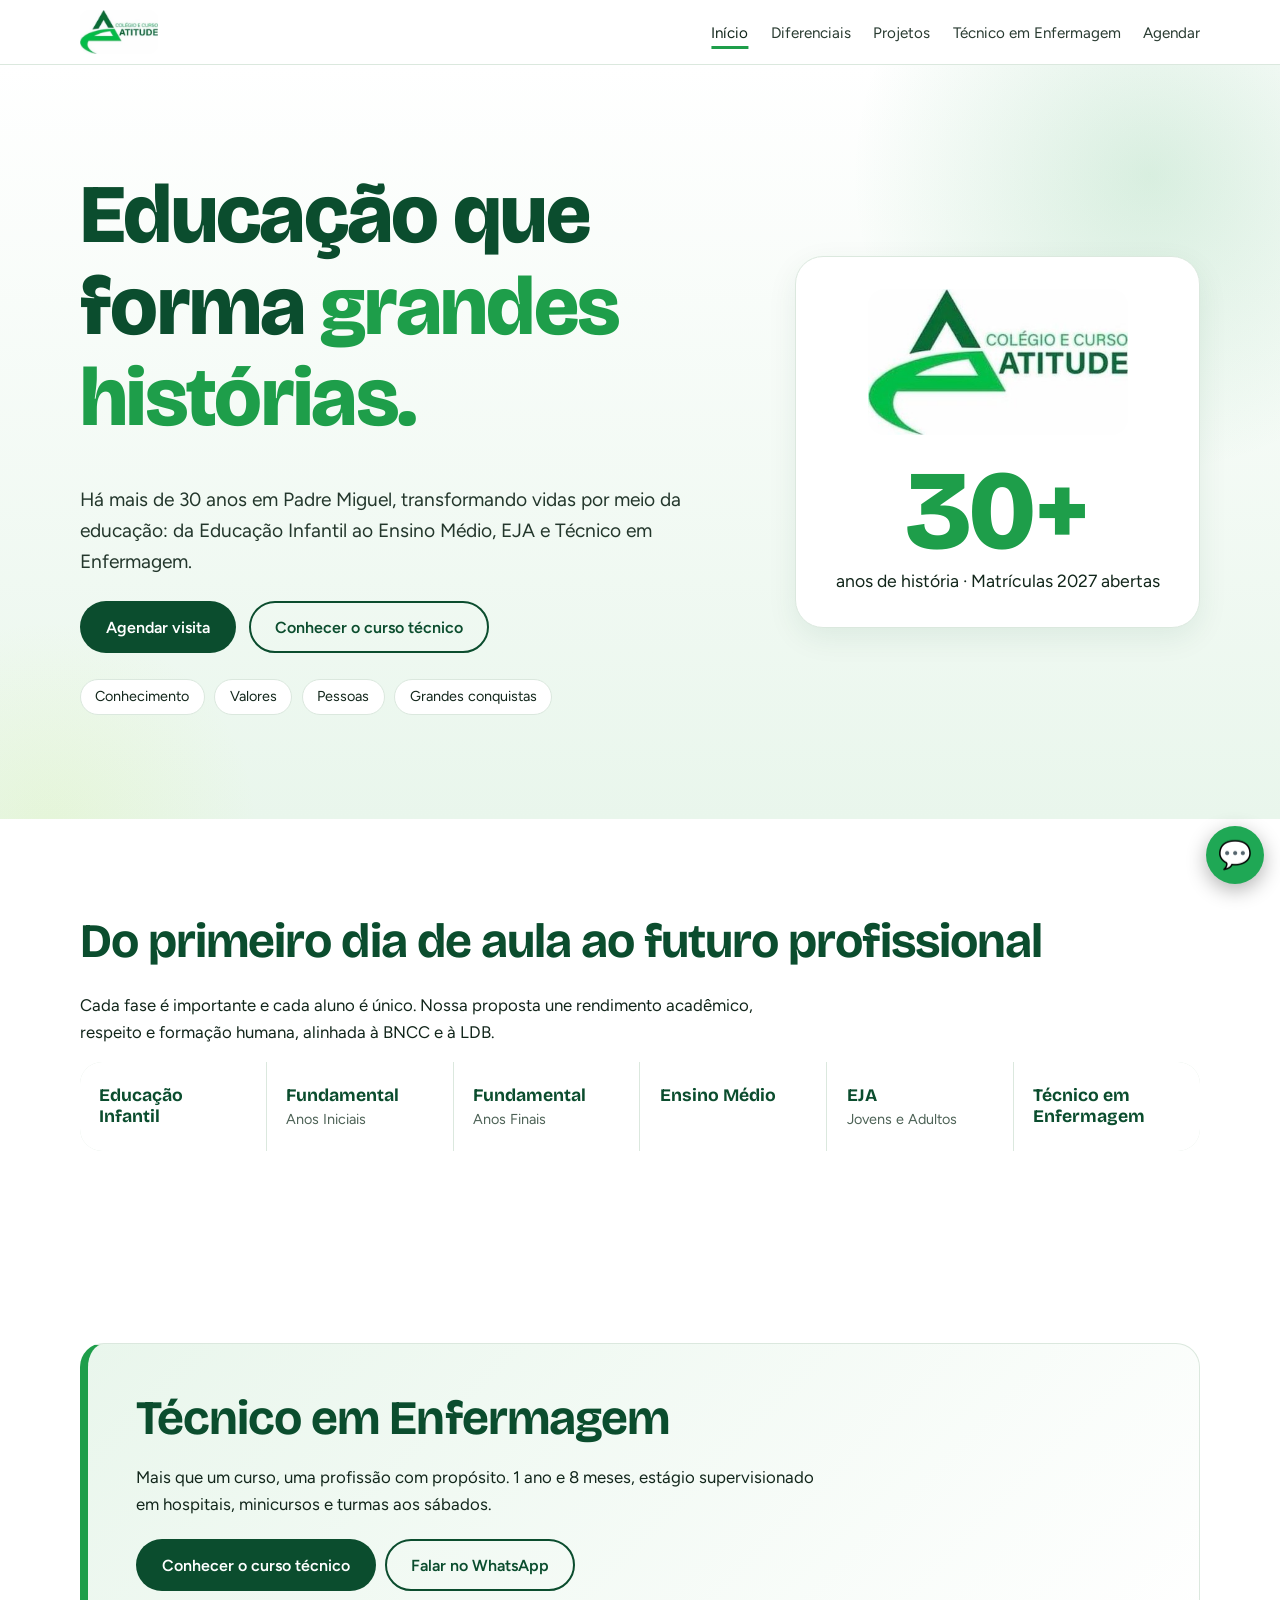
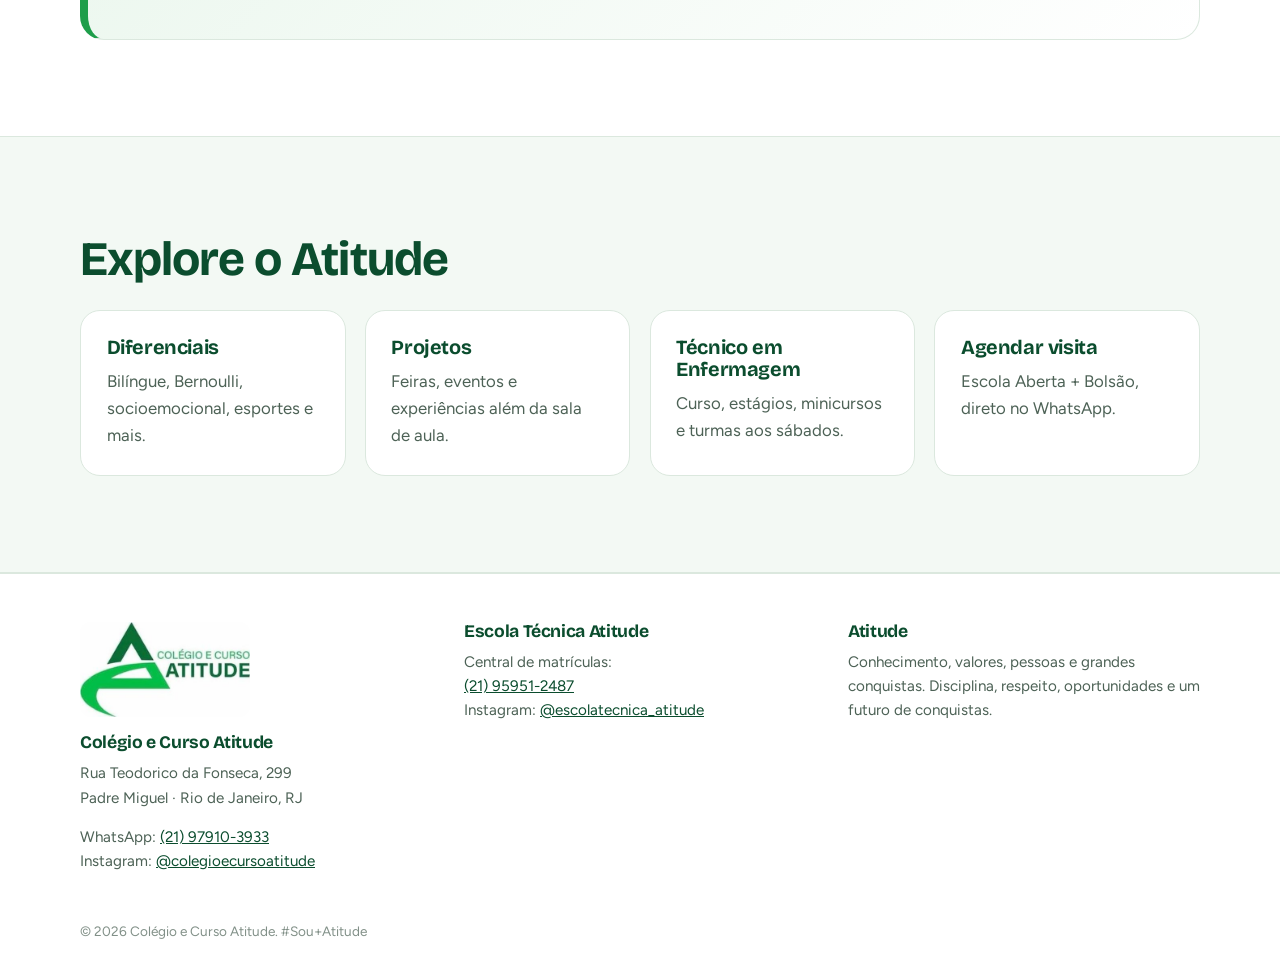
==== index.html @ dae259a2 "Add files via upload" ====
<!DOCTYPE html>
<html lang="pt-BR"><head><meta charset="utf-8"><meta name="viewport" content="width=device-width, initial-scale=1, viewport-fit=cover"><title>Início · Colégio e Curso Atitude</title><link rel="icon" href="logo.jpg"><link rel="preconnect" href="https://fonts.googleapis.com"><link href="https://fonts.googleapis.com/css2?family=Bricolage+Grotesque:wght@500;700;800&family=Figtree:wght@400;500;600&display=swap" rel="stylesheet"><link rel="stylesheet" href="style.css"></head>
<body data-unit="colegio">
<header>
<div class="wrap nav">
<a class="logo" href="index.html"><img src="logo.jpg" alt="Colégio e Curso Atitude" width="130" height="44"></a>
<button id="menu" aria-label="Abrir menu" aria-expanded="false">☰</button>
<nav><ul id="links">
<li><a class="on" href="index.html">Início</a></li>
<li><a href="diferenciais.html">Diferenciais</a></li>
<li><a href="projetos.html">Projetos</a></li>
<li><a href="tecnico.html">Técnico em Enfermagem</a></li>
<li><a href="agendar.html">Agendar</a></li>
</ul></nav>
</div>
</header>
<main>
<div class="hero">
<div class="wrap">
<div>
<h1>Educação que forma <em>grandes histórias.</em></h1>
<p>Há mais de 30 anos em Padre Miguel, transformando vidas por meio da educação: da Educação Infantil ao Ensino Médio, EJA e Técnico em Enfermagem.</p>
<div class="cta">
<a class="btn b-lime" href="agendar.html">Agendar visita</a>
<a class="btn b-out" href="tecnico.html">Conhecer o curso técnico</a>
</div>
<div class="tags"><span>Conhecimento</span><span>Valores</span><span>Pessoas</span><span>Grandes conquistas</span></div>
</div>
<div class="stamp"><img class="herologo" src="logo.jpg" alt="Colégio e Curso Atitude" width="260" height="90"><b>30+</b><span>anos de história · Matrículas 2027 abertas</span></div>
</div>
</div>

<section>
<div class="wrap">
<h2>Do primeiro dia de aula ao futuro profissional</h2>
<p>Cada fase é importante e cada aluno é único. Nossa proposta une rendimento acadêmico, respeito e formação humana, alinhada à BNCC e à LDB.</p>
<div class="seg" role="list">
<div role="listitem">Educação Infantil</div>
<div role="listitem">Fundamental<small>Anos Iniciais</small></div>
<div role="listitem">Fundamental<small>Anos Finais</small></div>
<div role="listitem">Ensino Médio</div>
<div role="listitem">EJA<small>Jovens e Adultos</small></div>
<div role="listitem">Técnico em Enfermagem</div>
</div>
</div>
</section>
<section><div class="wrap"><div class="banner"><div><h2>Técnico em Enfermagem</h2><p>Mais que um curso, uma profissão com propósito. 1 ano e 8 meses, estágio supervisionado em hospitais, minicursos e turmas aos sábados.</p><a class="btn b-lime" href="tecnico.html">Conhecer o curso técnico</a> <a class="btn b-out" href="agendar.html?unidade=tecnico">Falar no WhatsApp</a></div></div></div></section>
<section class="tint"><div class="wrap"><h2>Explore o Atitude</h2><div class="grid">
<a class="card tl" href="diferenciais.html"><h3>Diferenciais</h3><p>Bilíngue, Bernoulli, socioemocional, esportes e mais.</p></a>
<a class="card tl" href="projetos.html"><h3>Projetos</h3><p>Feiras, eventos e experiências além da sala de aula.</p></a>
<a class="card tl" href="tecnico.html"><h3>Técnico em Enfermagem</h3><p>Curso, estágios, minicursos e turmas aos sábados.</p></a>
<a class="card tl" href="agendar.html"><h3>Agendar visita</h3><p>Escola Aberta + Bolsão, direto no WhatsApp.</p></a>
</div></div></section></main>
<footer>
<div class="wrap fgrid">
<div><img class="flogo" src="logo.jpg" alt="Colégio e Curso Atitude" width="180" height="62"><h3>Colégio e Curso Atitude</h3>
<p>Rua Teodorico da Fonseca, 299<br>Padre Miguel · Rio de Janeiro, RJ</p>
<p>WhatsApp: <a href="https://wa.me/5521979103933">(21) 97910-3933</a><br>Instagram: <a href="https://instagram.com/colegioecursoatitude">@colegioecursoatitude</a></p></div>
<div><h3>Escola Técnica Atitude</h3>
<p>Central de matrículas:<br><a href="https://wa.me/5521959512487">(21) 95951-2487</a><br>Instagram: <a href="https://instagram.com/escolatecnica_atitude">@escolatecnica_atitude</a></p></div>
<div><h3>Atitude</h3><p>Conhecimento, valores, pessoas e grandes conquistas. Disciplina, respeito, oportunidades e um futuro de conquistas.</p></div>
</div>
<div class="wrap"><p style="margin:2rem 0 0;opacity:.7;font-size:.85rem">© 2026 Colégio e Curso Atitude. #Sou+Atitude</p></div>
</footer>
<a class="wa-fab" id="fab" href="https://wa.me/5521979103933" aria-label="Falar no WhatsApp">💬</a>
<script src="script.js"></script></body></html>
---- style.css ----
:root{--bg:#f3f9f4;--surf:#fff;--ink:#12261b;--mut:#4d6256;--g1:#0b4d2e;--g2:#1e9e4a;--lime:#c6f04a;--line:#dbe8de;--hero:#fff;--heroink:#fff;
box-sizing:border-box;padding-top:env(safe-area-inset-top,0px);padding-bottom:env(safe-area-inset-bottom,0px)}
html{scroll-behavior:smooth;background:#fff;scroll-padding-top:calc(72px + env(safe-area-inset-top,0px));height:100%}
*,*::before,*::after{box-sizing:border-box}
body{margin:0;font:400 1.05rem/1.6 Figtree,system-ui,sans-serif;background:var(--bg);color:var(--ink);overflow-x:hidden}
h1,h2,h3{font-family:'Bricolage Grotesque',Figtree,sans-serif;line-height:1.1;margin:0 0 .5em;letter-spacing:-.02em}
h2{font-size:clamp(1.9rem,4.5vw,3rem);color:var(--g1)}
h3{font-size:1.25rem}
p{margin:0 0 1em;max-width:62ch}
a{color:inherit}
:focus-visible{outline:3px solid var(--g2);outline-offset:3px}
.wrap{width:min(1120px,100% - 2.5rem);margin-inline:auto}
section{padding:clamp(3.5rem,8vw,6rem) 0}
.btn{display:inline-flex;align-items:center;gap:.5rem;padding:.9rem 1.5rem;border-radius:999px;font-weight:600;text-decoration:none;border:2px solid transparent;cursor:pointer;font:600 1rem Figtree,sans-serif;transition:transform .15s}
.btn:active{transform:scale(.97)}
.b-lime{background:var(--lime);color:#0b2e1a}
.b-wa{background:#1fa855;color:#fff}
.b-out{border-color:currentColor;color:inherit;background:transparent}
header{position:sticky;top:0;z-index:20;background:var(--hero);color:#fff;padding-top:env(safe-area-inset-top,0px)}
.nav{display:flex;align-items:center;justify-content:space-between;height:64px;gap:1rem}
.logo{font:800 1.25rem 'Bricolage Grotesque',sans-serif;text-decoration:none;display:flex;align-items:center;gap:.6rem}
.logo i{width:34px;height:34px;background:var(--lime);clip-path:polygon(50% 0,100% 100%,0 100%,38% 100%,50% 62%,62% 100%);display:block}
nav ul{display:flex;gap:1.4rem;list-style:none;margin:0;padding:0}
nav a{text-decoration:none;font-size:.95rem;opacity:.9}
nav a:hover{opacity:1;text-decoration:underline}
#menu{display:none;background:none;border:0;color:#fff;font-size:1.8rem;padding:.3rem .6rem}
@media(max-width:860px){#menu{display:block}nav ul{display:none;position:absolute;left:0;right:0;top:calc(64px + env(safe-area-inset-top,0px));background:var(--hero);flex-direction:column;padding:1rem 1.5rem 1.5rem;gap:1rem}nav ul.open{display:flex}nav a{font-size:1.1rem}}
.hero{background:var(--hero);color:#fff;padding:clamp(3rem,9vw,6.5rem) 0;position:relative;overflow:hidden}
.hero::before,.hero::after{content:"";position:absolute;border-radius:50%;pointer-events:none}
.hero::before{width:620px;height:620px;right:-180px;top:-200px;background:radial-gradient(circle,#1e9e4a 0%,transparent 68%);opacity:.55}
.hero::after{width:420px;height:420px;left:-160px;bottom:-220px;background:radial-gradient(circle,#c6f04a 0%,transparent 70%);opacity:.18}
.hero .wrap{position:relative;z-index:1;display:grid;gap:2.5rem;grid-template-columns:1.25fr .75fr;align-items:center}
.hero h1{font-size:clamp(2.6rem,7vw,5.2rem);font-weight:800}
.hero h1 em{font-style:normal;color:var(--lime)}
.hero p{font-size:1.2rem;opacity:.92}
.cta{display:flex;flex-wrap:wrap;gap:.8rem;margin-top:1.5rem}
.stamp{background:rgba(255,255,255,.08);border:1px solid rgba(255,255,255,.25);border-radius:28px;padding:2rem;text-align:center;backdrop-filter:blur(6px)}
.stamp b{font:800 clamp(4.5rem,12vw,7rem)/1 'Bricolage Grotesque',sans-serif;color:var(--lime);display:block}
.stamp span{font-size:1.1rem}
@media(max-width:860px){.hero .wrap{grid-template-columns:1fr}}
.tags{display:flex;flex-wrap:wrap;gap:.6rem;margin-top:1.6rem}
.tags span{padding:.35rem .9rem;border:1px solid rgba(255,255,255,.35);border-radius:999px;font-size:.9rem}
.grid{display:grid;gap:1.2rem;grid-template-columns:repeat(auto-fit,minmax(min(100%,240px),1fr))}
.card{background:var(--surf);border:1px solid var(--line);border-radius:20px;padding:1.6rem}
.card p{color:var(--mut);margin:0}
.ico{width:48px;height:48px;border-radius:14px;background:var(--g2);display:grid;place-items:center;font-size:1.5rem;margin-bottom:1rem;color:#fff}
.seg{display:grid;gap:1px;background:var(--line);border-radius:22px;overflow:hidden;grid-template-columns:repeat(auto-fit,minmax(min(100%,170px),1fr))}
.seg div{background:var(--surf);padding:1.4rem 1.2rem;font:700 1.1rem 'Bricolage Grotesque',sans-serif;color:var(--g1)}
.seg small{display:block;font:400 .9rem Figtree,sans-serif;color:var(--mut);margin-top:.3rem}
.split{display:grid;grid-template-columns:1fr 1fr;gap:clamp(1.5rem,4vw,3.5rem);align-items:start}
@media(max-width:860px){.split{grid-template-columns:1fr}}
.tint{background:var(--surf);border-block:1px solid var(--line)}
.chips{display:flex;flex-wrap:wrap;gap:.6rem;margin:0;padding:0;list-style:none}
.chips li{background:var(--bg);border:1px solid var(--line);border-radius:999px;padding:.45rem 1rem;font-size:.95rem}
.tec{background:var(--hero);color:#fff}
.tec h2{color:#fff}
.tec .card{background:rgba(255,255,255,.07);border-color:rgba(255,255,255,.2)}
.tec .card p{color:#d3e6da}
.facts{display:grid;gap:1rem;grid-template-columns:repeat(auto-fit,minmax(min(100%,150px),1fr));margin:2rem 0}
.facts div{border-left:4px solid var(--lime);padding-left:1rem}
.facts b{display:block;font:800 1.7rem 'Bricolage Grotesque',sans-serif;color:var(--lime)}
.hosp{display:grid;gap:.7rem;grid-template-columns:repeat(auto-fit,minmax(min(100%,230px),1fr));padding:0;list-style:none;margin:1rem 0 0}
.hosp li{background:rgba(255,255,255,.08);padding:.8rem 1rem;border-radius:14px;font-size:.95rem}
.hosp small{display:block;opacity:.7}
.date{display:inline-block;background:var(--lime);color:#0b2e1a;font-weight:700;border-radius:12px;padding:.4rem .9rem;margin:.2rem .3rem .2rem 0}
form{background:var(--surf);border:1px solid var(--line);border-radius:24px;padding:clamp(1.4rem,4vw,2.2rem);display:grid;gap:1rem}
.row{display:grid;gap:1rem;grid-template-columns:1fr 1fr}
@media(max-width:600px){.row{grid-template-columns:1fr}}
label{font-weight:600;font-size:.95rem;display:grid;gap:.35rem}
input,select,textarea{font:inherit;padding:.8rem 1rem;border-radius:12px;border:1.5px solid var(--line);background:var(--bg);color:var(--ink);width:100%}
.err{color:#c0392b;font-size:.9rem;min-height:1.2em;margin:0}
footer{background:var(--hero);color:#d3e6da;padding:3rem 0 2rem;font-size:.95rem}
footer a{color:#fff}
.fgrid{display:grid;gap:2rem;grid-template-columns:repeat(auto-fit,minmax(min(100%,250px),1fr))}
footer h3{color:#fff;font-size:1.1rem}
.wa-fab{position:fixed;right:1rem;bottom:calc(1rem + env(safe-area-inset-bottom,0px));z-index:30;width:58px;height:58px;border-radius:50%;background:#1fa855;display:grid;place-items:center;box-shadow:0 6px 20px rgba(0,0,0,.3);text-decoration:none;font-size:1.7rem}
.hero h1{animation:rise .8s ease both}
@keyframes rise{from{opacity:0;transform:translateY(24px)}}
@media(prefers-reduced-motion:reduce){*{animation:none!important;scroll-behavior:auto!important;transition:none!important}}
.logo img{height:44px;width:auto;background:#fff;border-radius:10px;padding:3px 8px;display:block}
.herologo{background:#fff;border-radius:18px;padding:.6rem 1rem;width:min(260px,80%);height:auto;margin:0 auto 1.2rem;display:block}
.flogo{background:#fff;border-radius:12px;padding:.4rem .7rem;height:auto;width:170px;margin-bottom:1rem;display:block}
nav a.on{text-decoration:underline;text-decoration-color:var(--lime);text-decoration-thickness:3px;text-underline-offset:8px;opacity:1}
a.tl{text-decoration:none;display:block;transition:transform .15s}a.tl:hover{transform:translateY(-3px)}a.tl h3{color:var(--g1)}

body{background:#fff}.tint{background:#f3f9f4}
header{background:#fff;color:var(--ink);border-bottom:1px solid var(--line)}
#menu{color:var(--g1)}nav a{color:var(--ink)}nav a.on{text-decoration-color:var(--g2)}
.logo img{background:none;padding:0}
.hero{background:linear-gradient(180deg,#fff 0%,#e9f6ec 100%);color:var(--ink)}
.hero::before{opacity:.16}.hero::after{opacity:.12}
.hero h1{color:var(--g1)}.hero h1 em{color:var(--g2)}
.tags span{border-color:var(--line);background:#fff}
.stamp{background:#fff;border:1px solid var(--line);box-shadow:0 10px 30px rgba(11,77,46,.08)}.stamp b{color:var(--g2)}
.herologo{padding:0;width:min(260px,80%)}.flogo{padding:0}
.b-lime{background:var(--g1);color:#fff}.b-out{color:var(--g1);border-color:var(--g1)}
.tec{background:#fff;color:var(--ink)}.tec h2{color:var(--g1)}
.tec .card{background:#f3f9f4;border-color:var(--line)}.tec .card p{color:var(--mut)}
.facts div{border-color:var(--g2)}.facts b{color:var(--g2)}
.hosp li{background:#f3f9f4;border:1px solid var(--line)}
.date{background:var(--g1);color:#fff}
footer{background:#fff;color:var(--mut);border-top:1px solid var(--line)}footer a{color:var(--g1)}footer h3{color:var(--g1)}
.page{min-height:0}
.banner{background:linear-gradient(135deg,#e9f6ec,#fff);border:1px solid var(--line);border-left:8px solid var(--g2);border-radius:24px;padding:clamp(1.5rem,4vw,3rem)}.banner h2{margin-bottom:.4em}.banner .btn{margin:.3rem .3rem 0 0}
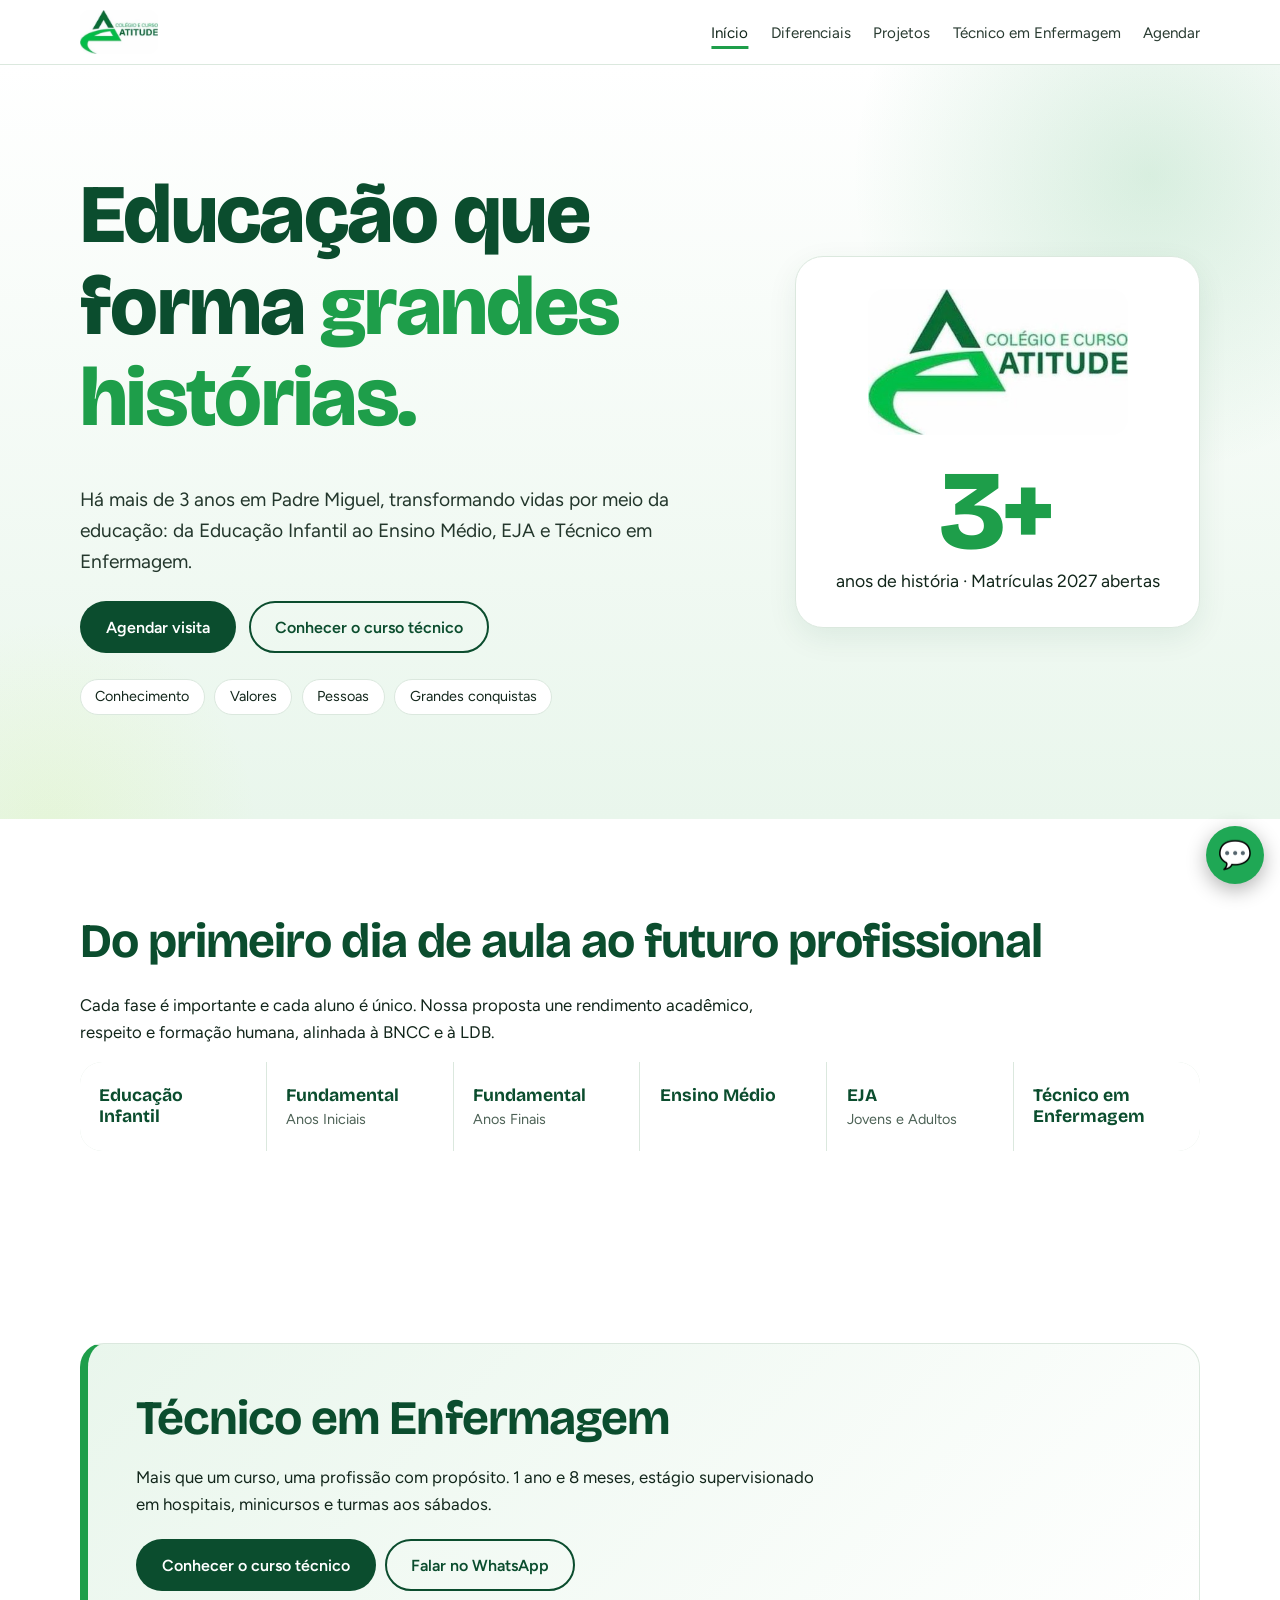
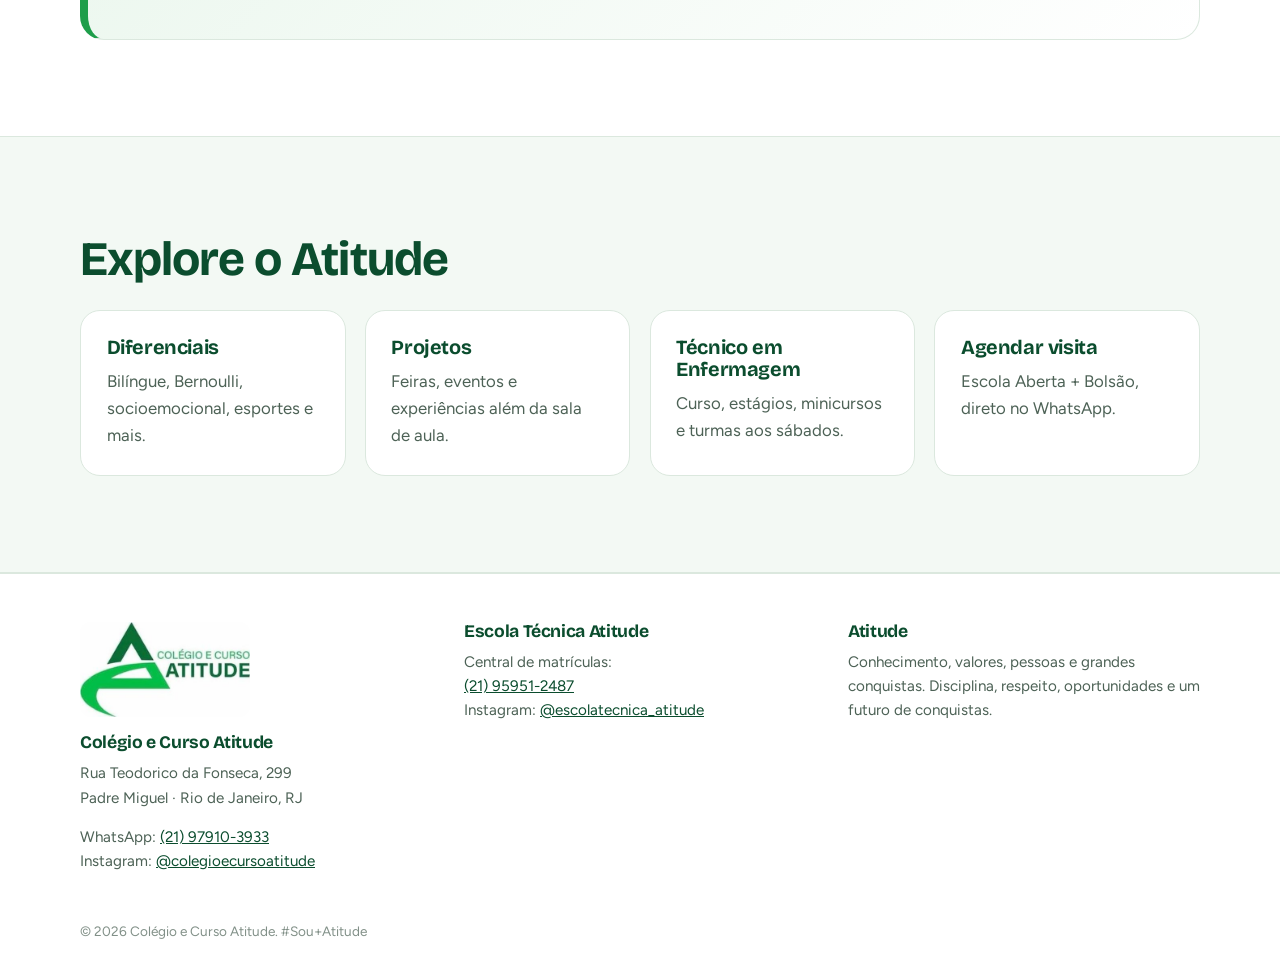
==== commit 8c086bf1: "Update index.html" ====
--- a/index.html
+++ b/index.html
@@ -19,14 +19,14 @@
 <div class="wrap">
 <div>
 <h1>Educação que forma <em>grandes histórias.</em></h1>
-<p>Há mais de 30 anos em Padre Miguel, transformando vidas por meio da educação: da Educação Infantil ao Ensino Médio, EJA e Técnico em Enfermagem.</p>
+<p>Há mais de 3 anos em Padre Miguel, transformando vidas por meio da educação: da Educação Infantil ao Ensino Médio, EJA e Técnico em Enfermagem.</p>
 <div class="cta">
 <a class="btn b-lime" href="agendar.html">Agendar visita</a>
 <a class="btn b-out" href="tecnico.html">Conhecer o curso técnico</a>
 </div>
 <div class="tags"><span>Conhecimento</span><span>Valores</span><span>Pessoas</span><span>Grandes conquistas</span></div>
 </div>
-<div class="stamp"><img class="herologo" src="logo.jpg" alt="Colégio e Curso Atitude" width="260" height="90"><b>30+</b><span>anos de história · Matrículas 2027 abertas</span></div>
+<div class="stamp"><img class="herologo" src="logo.jpg" alt="Colégio e Curso Atitude" width="260" height="90"><b>3+</b><span>anos de história · Matrículas 2027 abertas</span></div>
 </div>
 </div>
 
@@ -63,4 +63,4 @@
 <div class="wrap"><p style="margin:2rem 0 0;opacity:.7;font-size:.85rem">© 2026 Colégio e Curso Atitude. #Sou+Atitude</p></div>
 </footer>
 <a class="wa-fab" id="fab" href="https://wa.me/5521979103933" aria-label="Falar no WhatsApp">💬</a>
-<script src="script.js"></script></body></html>+<script src="script.js"></script></body></html>
